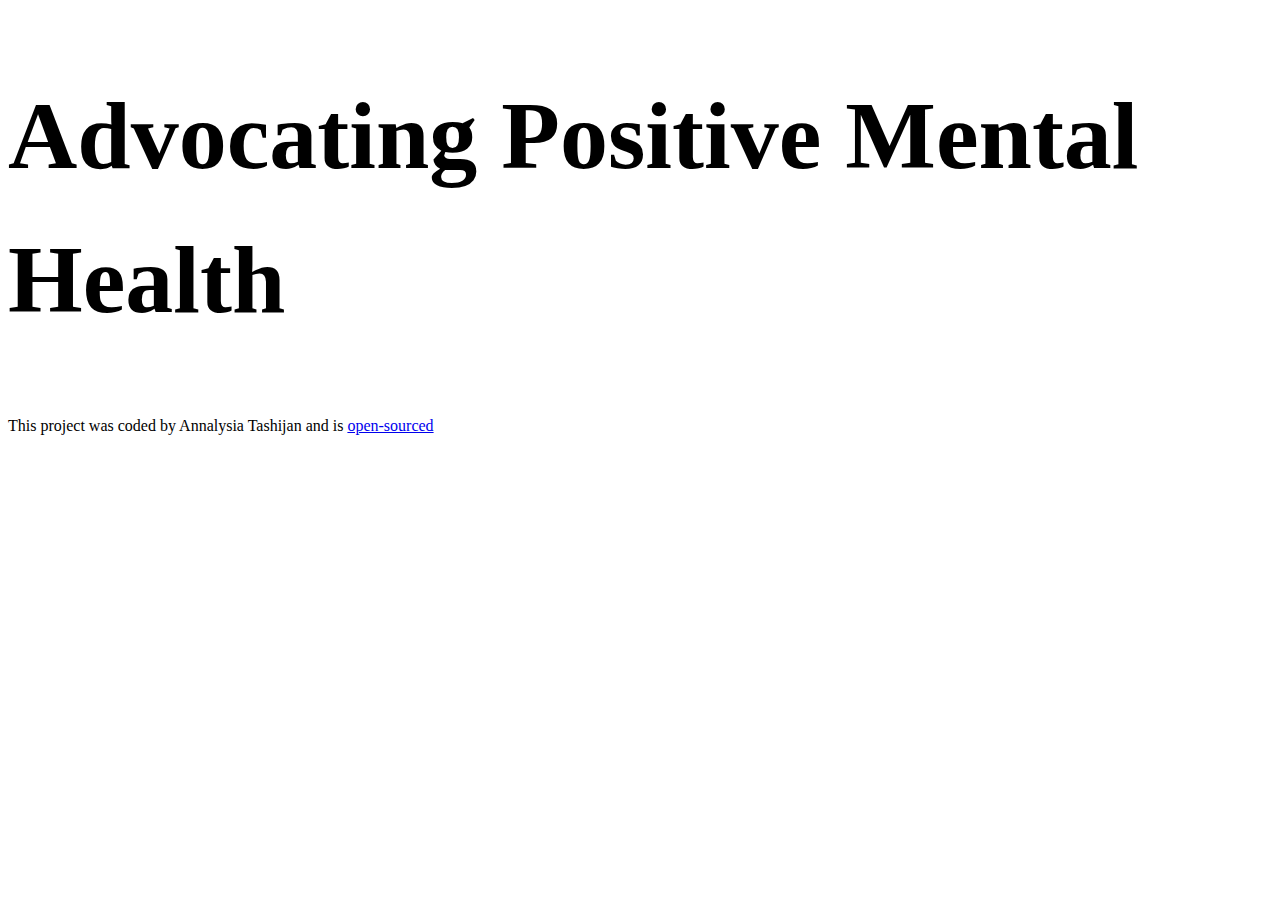
==== index.html @ 4c4295ff "updated folder and files" ====
<!DOCTYPE html>
<html lang="en">
  <head>
    <meta charset="UTF-8" />
    <meta http-equiv="X-UA-Compatible" content="IE=edge" />
    <meta name="viewport" content="width=device-width, initial-scale=1.0" />
    <link rel="stylesheet" href="src/style.css" />
    <title>Advocating Positive Mental Health | Annalysia Tashijan</title>
  </head>
  <body>
    <h1>Advocating Positive Mental Health</h1>
    <footer>
      This project was coded by Annalysia Tashijan and is
      <a
        href="https://github.com/atashijan/mental-health-advocacy-project.git"
        target="_blank"
        >open-sourced</a
      >
    </footer>
  </body>
</html>
---- src/style.css ----
h1 {
  font-size: 96px;
  line-height: 144px;
}
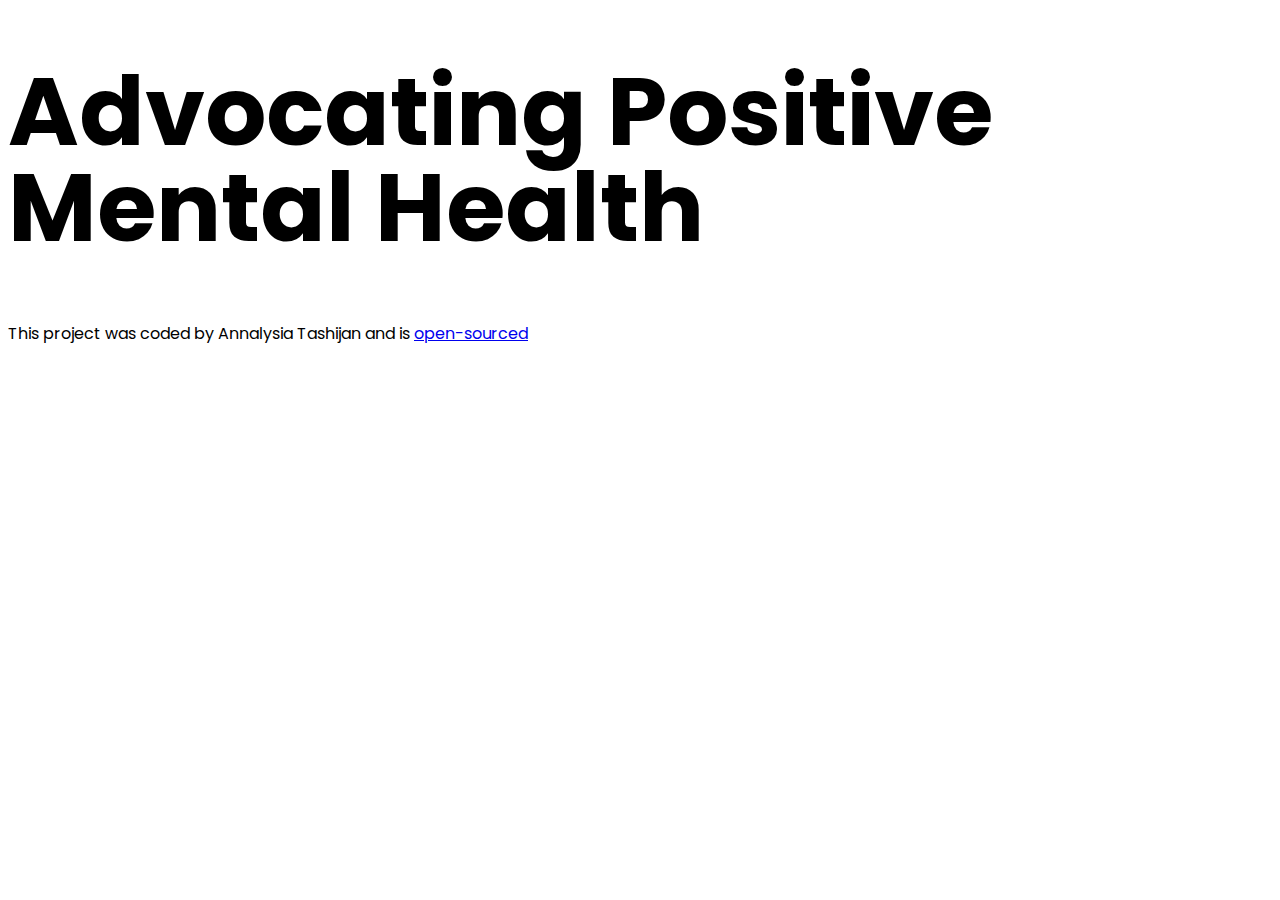
==== commit ffe3eec3: "linked new font" ====
--- a/index.html
+++ b/index.html
@@ -4,6 +4,9 @@
     <meta charset="UTF-8" />
     <meta http-equiv="X-UA-Compatible" content="IE=edge" />
     <meta name="viewport" content="width=device-width, initial-scale=1.0" />
+    <link rel="preconnect" href="https://fonts.googleapis.com">
+<link rel="preconnect" href="https://fonts.gstatic.com" crossorigin>
+<link href="https://fonts.googleapis.com/css2?family=Poppins:ital,wght@0,100;0,200;0,300;0,400;0,500;0,600;0,700;0,800;0,900;1,100;1,200;1,300;1,400;1,500;1,600;1,700;1,800;1,900&display=swap" rel="stylesheet">
     <link rel="stylesheet" href="src/style.css" />
     <title>Advocating Positive Mental Health | Annalysia Tashijan</title>
   </head>
--- a/src/style.css
+++ b/src/style.css
@@ -1,4 +1,9 @@
+body {
+  font-family: "poppins", sans-serif;
+}
+
 h1 {
   font-size: 96px;
-  line-height: 144px;
+  line-height: 1;
+  font-weight: 700;
 }
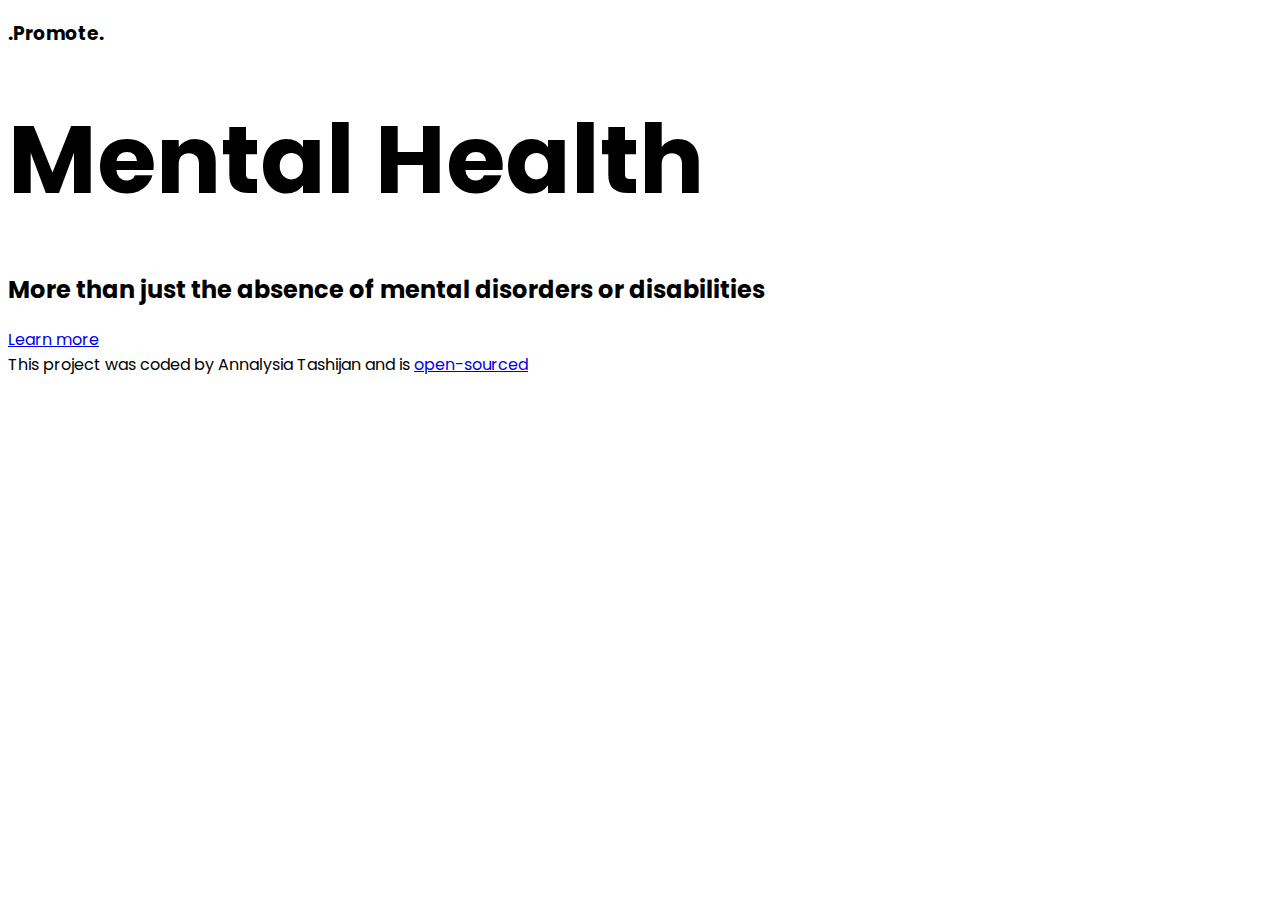
==== commit 7fd63c2b: "updated html content added header" ====
--- a/index.html
+++ b/index.html
@@ -4,14 +4,23 @@
     <meta charset="UTF-8" />
     <meta http-equiv="X-UA-Compatible" content="IE=edge" />
     <meta name="viewport" content="width=device-width, initial-scale=1.0" />
-    <link rel="preconnect" href="https://fonts.googleapis.com">
-<link rel="preconnect" href="https://fonts.gstatic.com" crossorigin>
-<link href="https://fonts.googleapis.com/css2?family=Poppins:ital,wght@0,100;0,200;0,300;0,400;0,500;0,600;0,700;0,800;0,900;1,100;1,200;1,300;1,400;1,500;1,600;1,700;1,800;1,900&display=swap" rel="stylesheet">
+    <link rel="preconnect" href="https://fonts.googleapis.com" />
+    <link rel="preconnect" href="https://fonts.gstatic.com" crossorigin />
+    <link
+      href="https://fonts.googleapis.com/css2?family=Poppins:ital,wght@0,100;0,200;0,300;0,400;0,500;0,600;0,700;0,800;0,900;1,100;1,200;1,300;1,400;1,500;1,600;1,700;1,800;1,900&display=swap"
+      rel="stylesheet"
+    />
     <link rel="stylesheet" href="src/style.css" />
     <title>Advocating Positive Mental Health | Annalysia Tashijan</title>
   </head>
   <body>
-    <h1>Advocating Positive Mental Health</h1>
+    <header>
+      <h3>.Promote.</h3>
+      <h1>Mental Health</h1>
+      <h2>More than just the absence of mental disorders or disabilities</h2>
+      <a href="#more">Learn more</a>
+    </header>
+
     <footer>
       This project was coded by Annalysia Tashijan and is
       <a
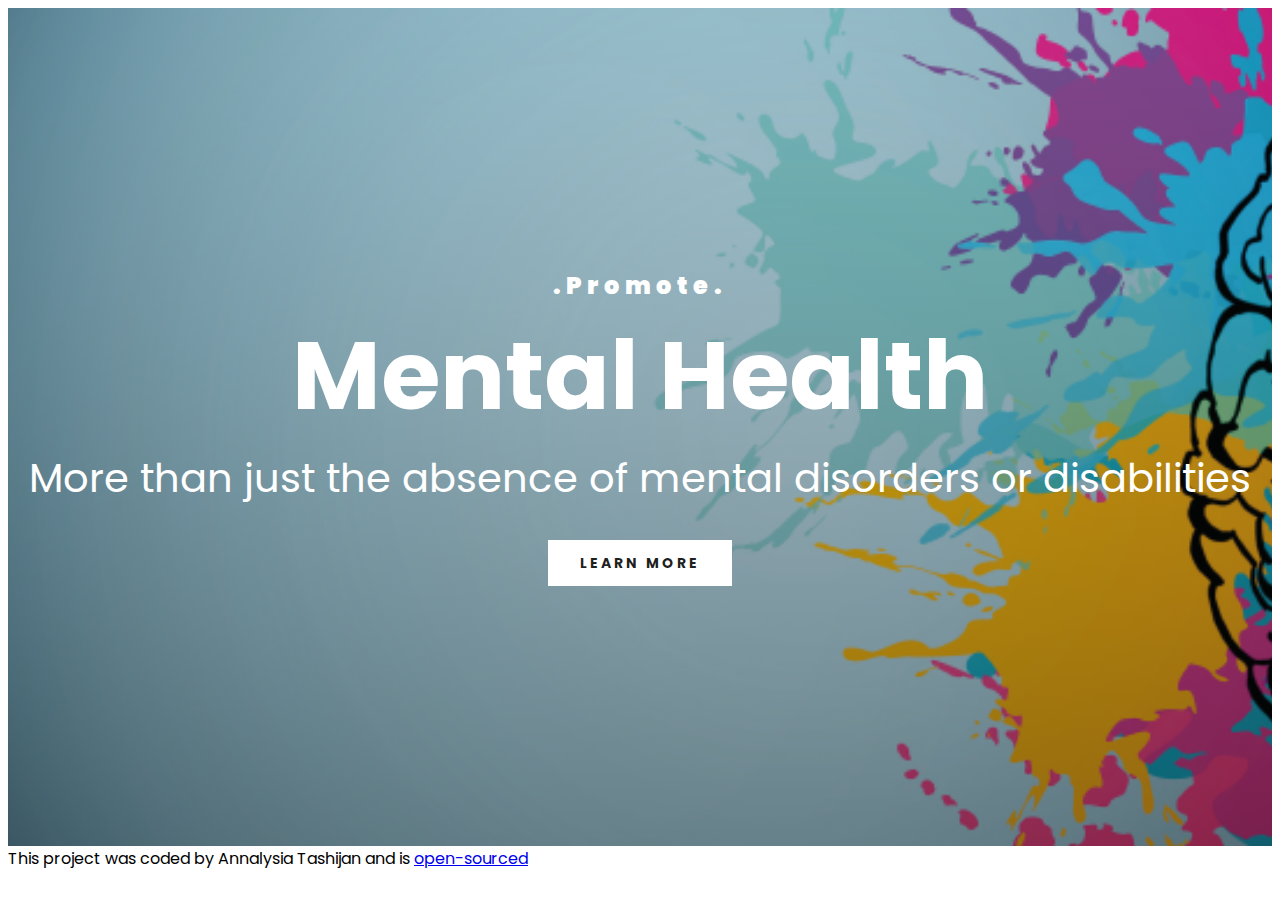
==== commit e6d68ed6: "Wrapped the content of the header inside a container" ====
--- a/index.html
+++ b/index.html
@@ -14,20 +14,22 @@
     <title>Advocating Positive Mental Health | Annalysia Tashijan</title>
   </head>
   <body>
-    <header>
-      <h3>.Promote.</h3>
-      <h1>Mental Health</h1>
-      <h2>More than just the absence of mental disorders or disabilities</h2>
-      <a href="#more">Learn more</a>
-    </header>
+    <div class="container">
+      <header>
+        <h3>.Promote.</h3>
+        <h1>Mental Health</h1>
+        <h2>More than just the absence of mental disorders or disabilities</h2>
+        <a href="#more">Learn more</a>
+      </header>
 
-    <footer>
-      This project was coded by Annalysia Tashijan and is
-      <a
-        href="https://github.com/atashijan/mental-health-advocacy-project.git"
-        target="_blank"
-        >open-sourced</a
-      >
-    </footer>
+      <footer>
+        This project was coded by Annalysia Tashijan and is
+        <a
+          href="https://github.com/atashijan/mental-health-advocacy-project.git"
+          target="_blank"
+          >open-sourced</a
+        >
+      </footer>
+    </div>
   </body>
 </html>
--- a/src/style.css
+++ b/src/style.css
@@ -2,8 +2,56 @@
   font-family: "poppins", sans-serif;
 }
 
-h1 {
+.container {
+  max-width: 1400px;
+  margin: 0 auto;
+}
+
+header {
+  background-image: linear-gradient(rgba(0,0,0,0.12), rgba(0,0,0,0.4)),  url("../images/passion-project.png");
+  background-repeat: no-repeat;
+  background-size: cover;
+  color: white;
+  text-align: center;
+  padding: 260px 0;
+}
+
+header h1 {
   font-size: 96px;
+  line-height: 1.5;
+  font-weight: 700;
+  margin: 0;
+}
+
+header h2 {
+  font-size: 40px;
+  line-height: 1.5;
+  font-weight: 400;
+  margin: 0;
+}
+
+header h3 {
+  font-weight: 900;
+  font-size: 24px;
+  line-height: 1.5;
+  letter-spacing: 5px;
+  margin: 0;
+}
+
+header a {
+  font-weight: 700;
+  font-size: 14px;
   line-height: 1;
-  font-weight: 700;
-}
+  text-align: center;
+  letter-spacing: 3px;
+  text-transform: uppercase;
+  
+  color: rgba(0, 0, 0, 0.882);
+  background: white;
+  padding: 16px 32px;
+  margin-top: 32px;
+  display: inline-block;
+  text-decoration: none;
+
+
+}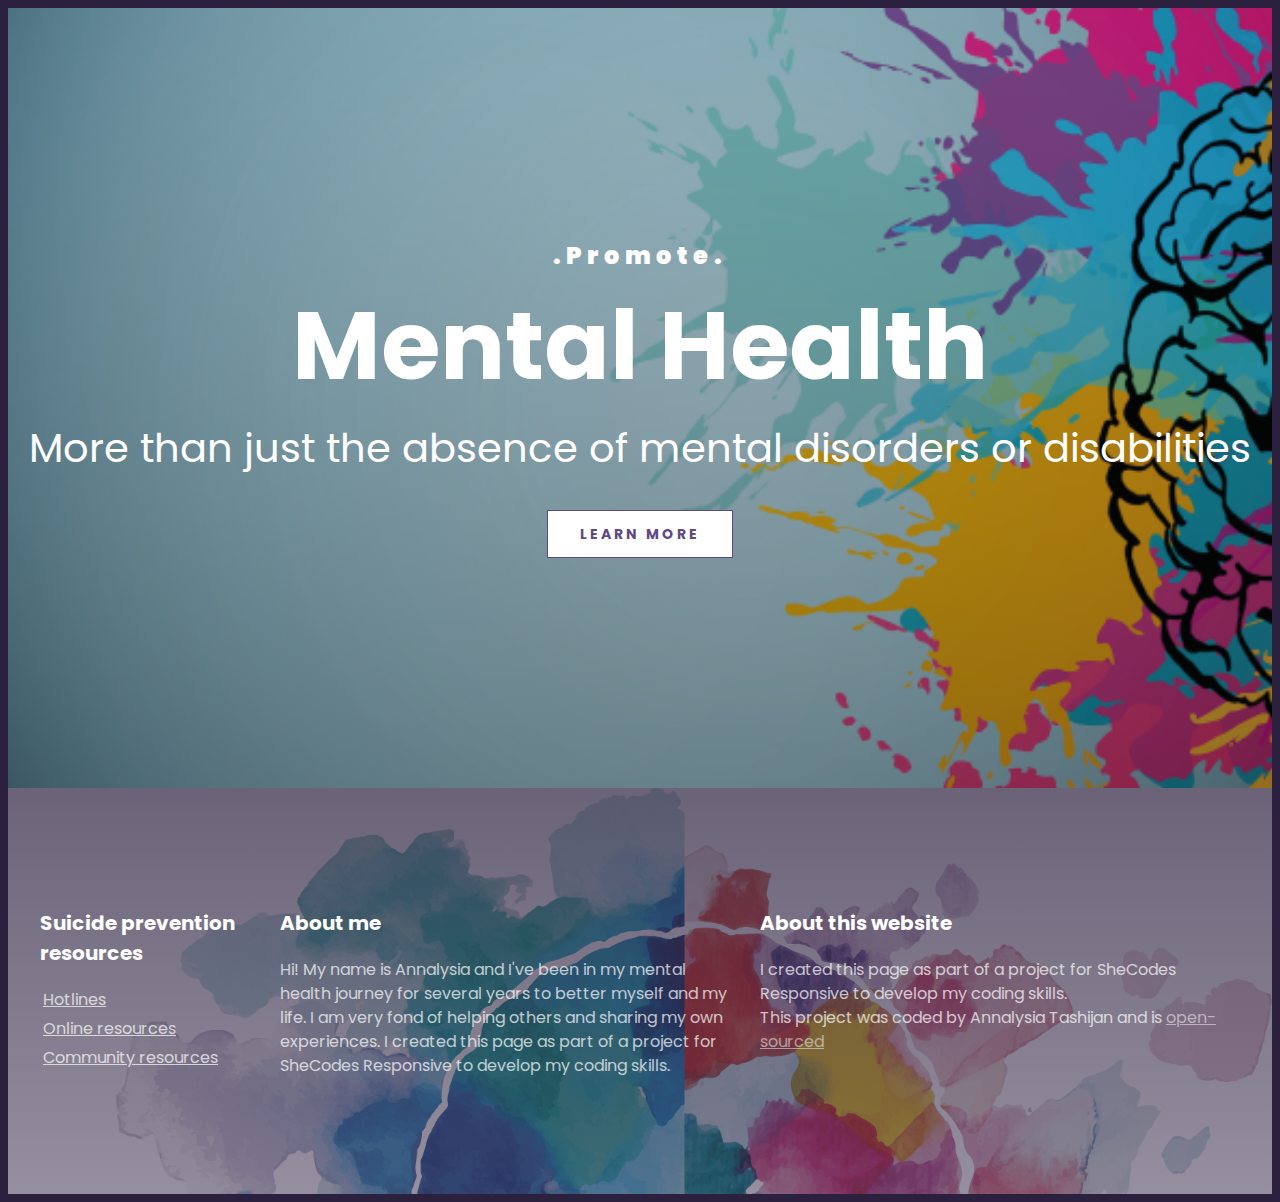
==== commit 65ca847b: "added the footer" ====
--- a/index.html
+++ b/index.html
@@ -23,12 +23,63 @@
       </header>
 
       <footer>
-        This project was coded by Annalysia Tashijan and is
-        <a
-          href="https://github.com/atashijan/mental-health-advocacy-project.git"
-          target="_blank"
-          >open-sourced</a
-        >
+        <section class="grid">
+          <div>
+            <h3>Suicide prevention resources</h3>
+            <ul>
+              <li>
+                <a
+                  href="https://www.medicalnewstoday.com/articles/327007#hotlines"
+                  target="_blank"
+                  >Hotlines
+                </a>
+              </li>
+
+              <li>
+                <a
+                  href="https://www.medicalnewstoday.com/articles/327007#online-resources"
+                  target="_blank"
+                >
+                  Online resources
+                </a>
+              </li>
+
+              <li>
+                <a
+                  href="https://www.medicalnewstoday.com/articles/327007#community-resources"
+                  target="_blank"
+                >
+                  Community resources
+                </a>
+              </li>
+            </ul>
+          </div>
+          <div>
+            <h3>About me</h3>
+            <p>
+              Hi! My name is Annalysia and I've been in my mental health journey
+              for several years to better myself and my life. I am very fond of
+              helping others and sharing my own experiences. I created this page
+              as part of a project for SheCodes Responsive to develop my coding
+              skills.
+            </p>
+          </div>
+          <div>
+            <h3>About this website</h3>
+            <p>
+              I created this page as part of a project for SheCodes Responsive
+              to develop my coding skills.
+              <br />
+
+              This project was coded by Annalysia Tashijan and is
+              <a
+                href="https://github.com/atashijan/mental-health-advocacy-project.git"
+                target="_blank"
+                >open-sourced</a
+              >
+            </p>
+          </div>
+        </section>
       </footer>
     </div>
   </body>
--- a/src/style.css
+++ b/src/style.css
@@ -1,19 +1,32 @@
 body {
   font-family: "poppins", sans-serif;
+  background: #2c203f;
 }
 
 .container {
   max-width: 1400px;
   margin: 0 auto;
+  border: #5e4885;
+}
+
+.grid {
+  display: grid;
+  grid-template-columns: 1fr 2fr 2fr;
+}
+
+section {
+  max-width: 1200px;
+  margin: 0 auto;
 }
 
 header {
-  background-image: linear-gradient(rgba(0,0,0,0.12), rgba(0,0,0,0.4)),  url("../images/passion-project.png");
+  background-image: linear-gradient(rgba(0, 0, 0, 0.2), rgba(0, 0, 0, 0.4)),
+    url("../images/passion-project.png");
   background-repeat: no-repeat;
   background-size: cover;
   color: white;
   text-align: center;
-  padding: 260px 0;
+  padding: 230px 0;
 }
 
 header h1 {
@@ -45,13 +58,68 @@
   text-align: center;
   letter-spacing: 3px;
   text-transform: uppercase;
-  
-  color: rgba(0, 0, 0, 0.882);
+  border: solid 1px #5e4885;
+  color: #5e4885;
   background: white;
   padding: 16px 32px;
   margin-top: 32px;
   display: inline-block;
   text-decoration: none;
+}
 
+footer {
+  color: white;
+  background-image: linear-gradient(
+      rgba(44, 32, 63, 0.7),
+      rgba(44, 32, 63, 0.5)
+    ),
+    url("../images/passion-project-image2.png");
+  background-repeat: no-repeat;
+  background-size: cover;
+  padding: 100px 0;
+}
 
-}+footer h3 {
+  font-weight: 700;
+  font-size: 20px;
+  line-height: 30px;
+}
+
+footer p {
+  font-weight: 400;
+  font-size: 16px;
+  opacity: 0.7;
+  margin-right: 20px;
+  line-height: 24px;
+}
+
+footer ul {
+  padding: 0;
+}
+
+footer li {
+  list-style: none;
+  margin: 5px 3px;
+  padding: 0;
+  line-height: 1.5;
+}
+
+footer a {
+  color: white;
+  opacity: 0.7;
+}
+
+@media (max-width: 90px) {
+  header {
+    padding: 60px 0;
+  }
+  header h1 {
+    font-size: 48px;
+  }
+  header h2 {
+    font-size: 20px;
+  }
+  header h3 {
+    font-size: 14px;
+  }
+}
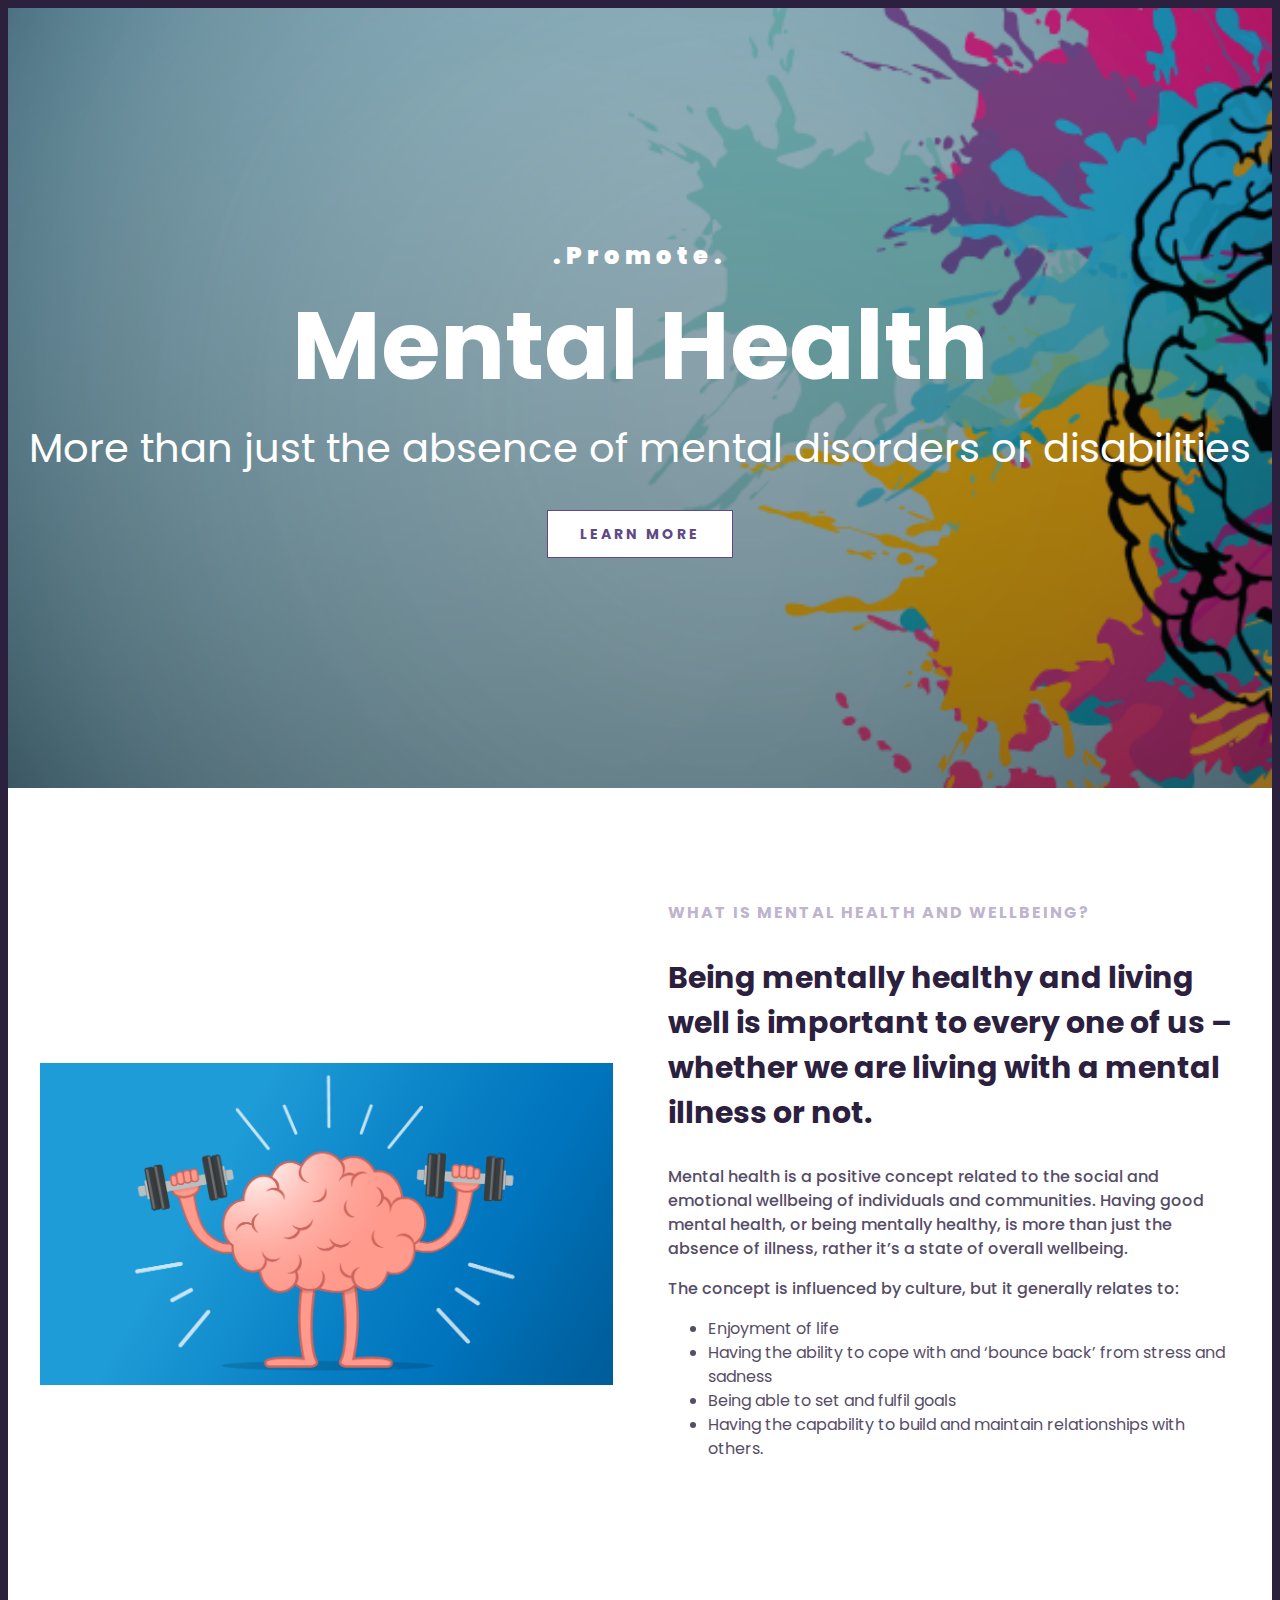
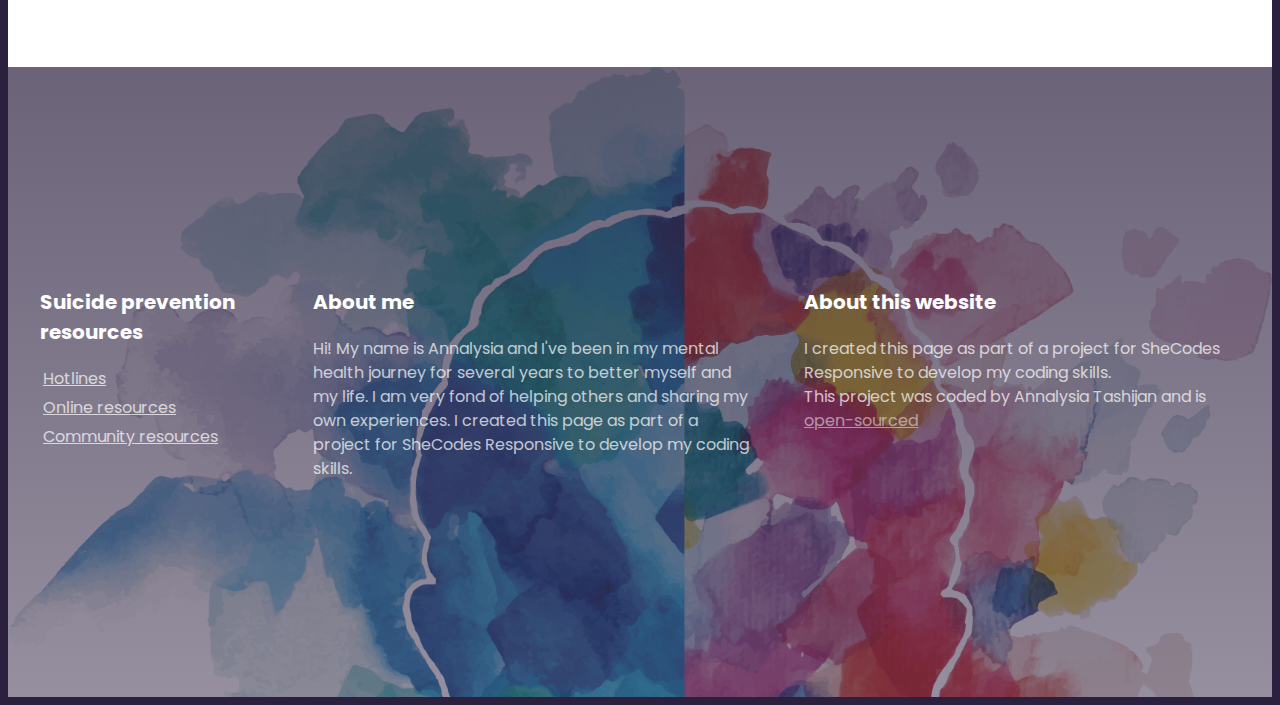
==== commit 1ade7da6: "Added grid section" ====
--- a/index.html
+++ b/index.html
@@ -11,7 +11,7 @@
       rel="stylesheet"
     />
     <link rel="stylesheet" href="src/style.css" />
-    <title>Advocating Positive Mental Health | Annalysia Tashijan</title>
+    <title>Promote Positive Mental Health | Annalysia Tashijan</title>
   </head>
   <body>
     <div class="container">
@@ -22,8 +22,49 @@
         <a href="#more">Learn more</a>
       </header>
 
+      <main>
+        <section class="grid grid-2-columns">
+          <div>
+            <img
+              src="./images/passion-project-image3.png"
+              alt="Animated image of brain lifting weights"
+              class="img-responsive"
+            />
+          </div>
+          <div>
+            <h2>What is mental health and wellbeing?</h2>
+            <h3>
+              Being mentally healthy and living well is important to every one
+              of us – whether we are living with a mental illness or not.
+            </h3>
+            <p>
+              Mental health is a positive concept related to the social and
+              emotional wellbeing of individuals and communities. Having good
+              mental health, or being mentally healthy, is more than just the
+              absence of illness, rather it’s a state of overall wellbeing.
+            </p>
+            <p>
+              The concept is influenced by culture, but it generally relates to:
+            </p>
+
+            <ul>
+              <li>Enjoyment of life</li>
+              <li>
+                Having the ability to cope with and ‘bounce back’ from stress
+                and sadness
+              </li>
+              <li>Being able to set and fulfil goals</li>
+              <li>
+                Having the capability to build and maintain relationships with
+                others.
+              </li>
+            </ul>
+          </div>
+        </section>
+      </main>
+
       <footer>
-        <section class="grid">
+        <section class="grid grid-3-columns-with-first-narrow">
           <div>
             <h3>Suicide prevention resources</h3>
             <ul>
--- a/src/style.css
+++ b/src/style.css
@@ -11,12 +11,25 @@
 
 .grid {
   display: grid;
+  grid-gap: 55px;
+}
+
+.img-responsive {
+  max-width: 100%;
+}
+
+.grid-2-columns {
+  grid-template-columns: 1fr 1fr;
+}
+
+.grid-3-columns-with-first-narrow {
   grid-template-columns: 1fr 2fr 2fr;
 }
 
 section {
   max-width: 1200px;
   margin: 0 auto;
+  padding: 100px 0;
 }
 
 header {
@@ -67,6 +80,48 @@
   text-decoration: none;
 }
 
+main {
+  background-color: white;
+  padding: 50px auto;
+}
+
+main h2 {
+  font-weight: 700;
+  font-size: 16px;
+  line-height: 1.5;
+  letter-spacing: 2px;
+  text-transform: uppercase;
+  color: #5e4885;
+  opacity: 0.4;
+}
+
+main h3 {
+  font-weight: 700;
+  font-size: 30px;
+  line-height: 1.5;
+  color: #2c203f;
+}
+
+main p {
+  font-weight: 450;
+  font-size: 16px;
+  line-height: 1.5;
+  color: #2c203f;
+  opacity: 0.8;
+}
+
+main li {
+  font-weight: 400;
+  font-size: 16px;
+  line-height: 1.5;
+  color: #2c203f;
+  opacity: 0.8;
+}
+main img {
+  max-width: 700px;
+  margin: 175px auto;
+}
+
 footer {
   color: white;
   background-image: linear-gradient(
@@ -89,7 +144,7 @@
   font-weight: 400;
   font-size: 16px;
   opacity: 0.7;
-  margin-right: 20px;
+
   line-height: 24px;
 }
 
@@ -109,7 +164,7 @@
   opacity: 0.7;
 }
 
-@media (max-width: 90px) {
+@media (max-width: 960px) {
   header {
     padding: 60px 0;
   }
@@ -122,4 +177,11 @@
   header h3 {
     font-size: 14px;
   }
+  .grid {
+    grid-template-columns: 1fr;
+    grid-gap: 27px;
+  }
+  section {
+    padding: 30px;
+  }
 }
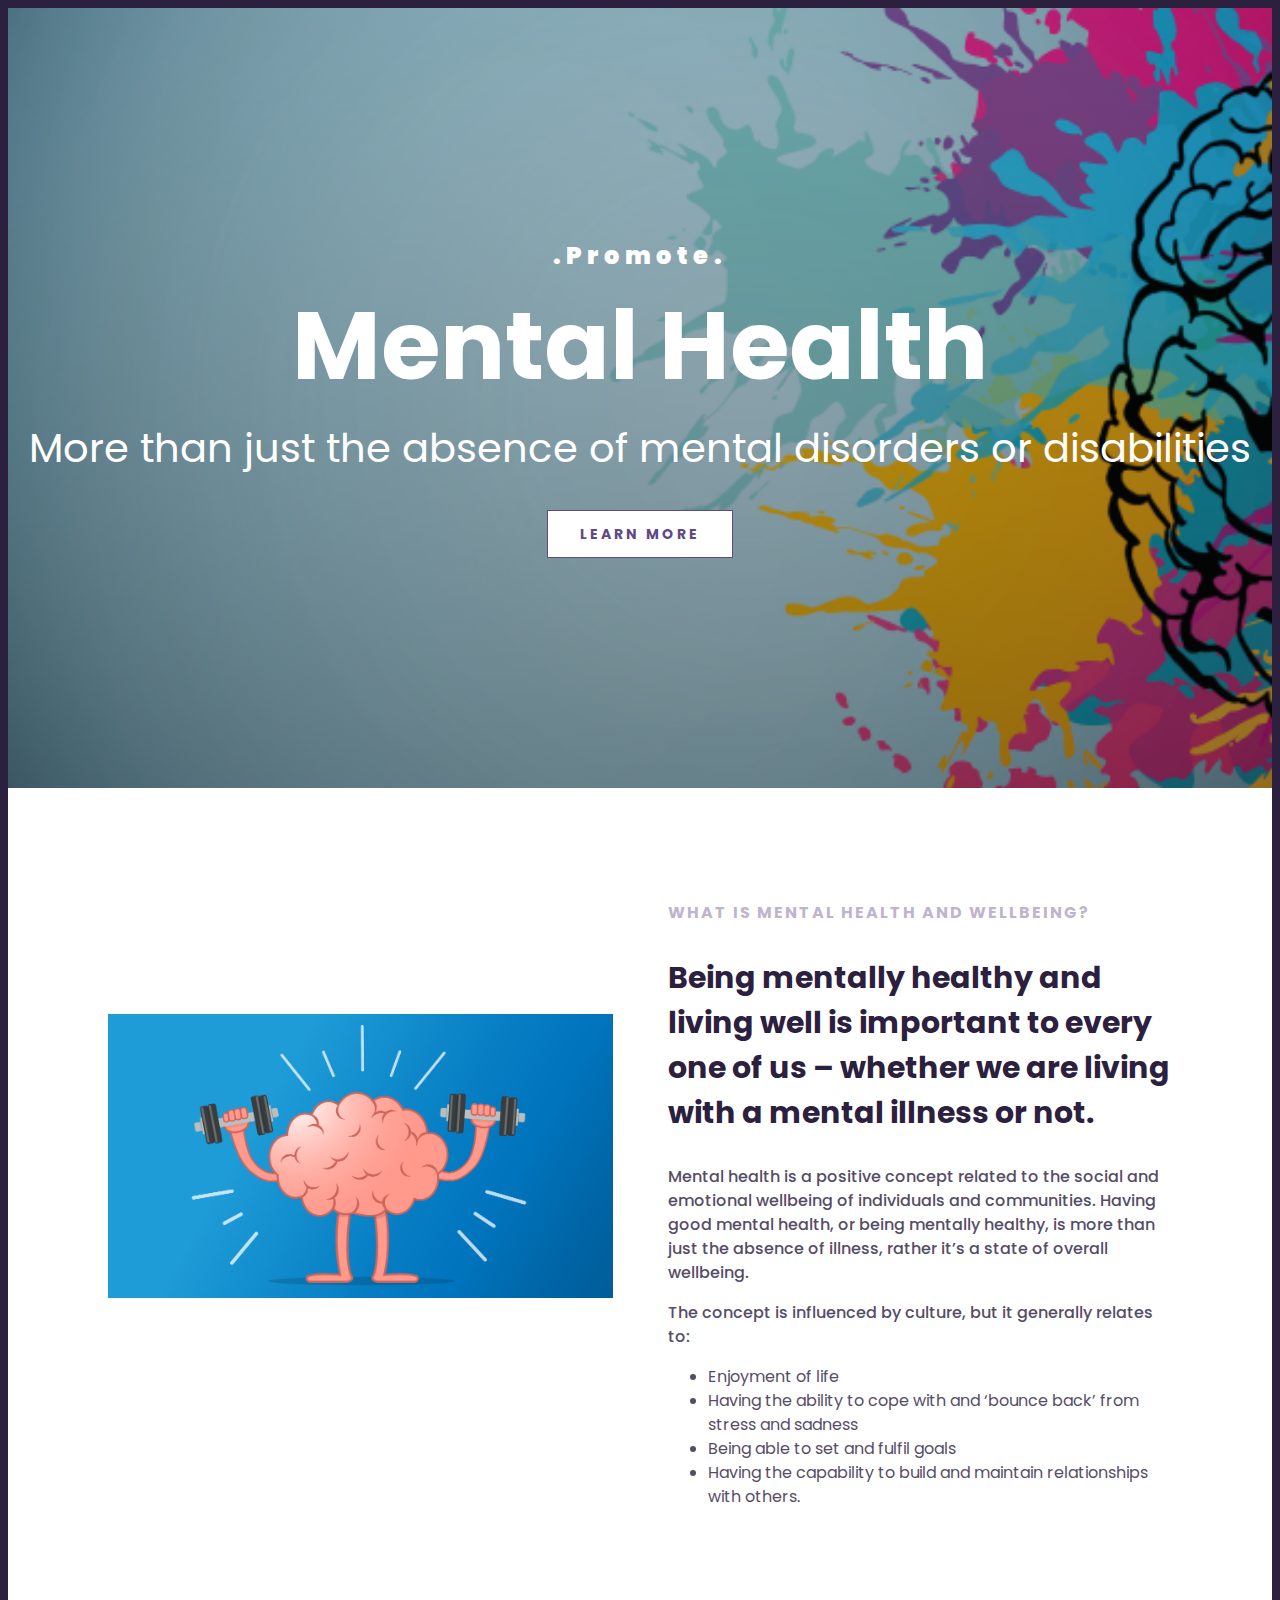
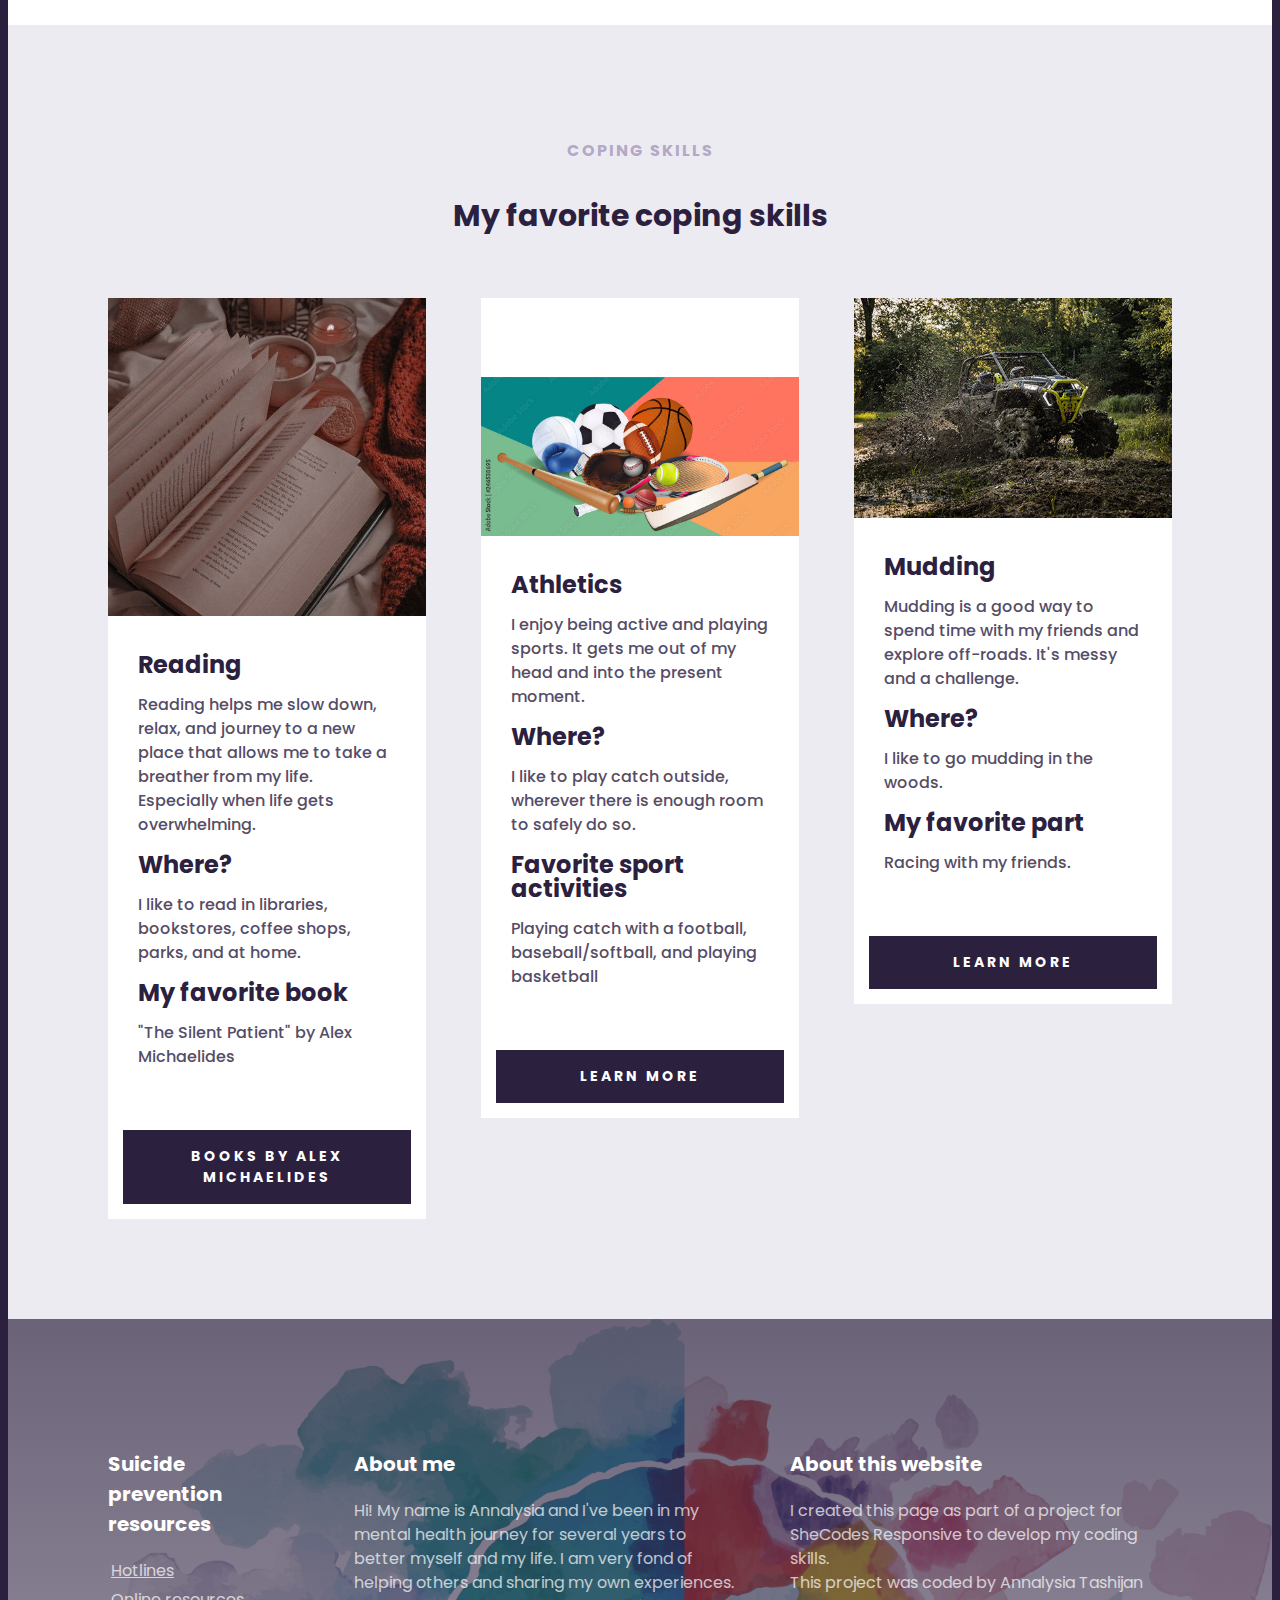
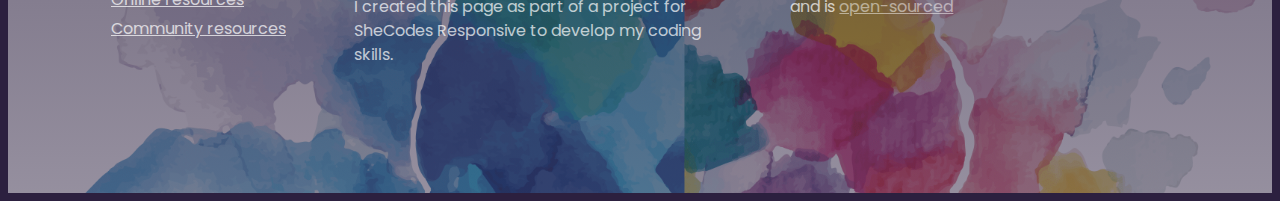
==== commit cfcb09c7: "created cards" ====
--- a/index.html
+++ b/index.html
@@ -61,6 +61,119 @@
             </ul>
           </div>
         </section>
+        <section class="secondary">
+          <h2 class="text-center">COPING SKILLS</h2>
+          <h3 class="text-center">My favorite coping skills</h3>
+
+          <div class="grid grid-3-columns">
+            <div class="card">
+              <div class="card-header">
+                <img
+                  src="images/reading.jpg"
+                  alt=""
+                  class="img-responsive reading-img"
+                />
+              </div>
+
+              <div class="card-body">
+                <h4>Reading</h4>
+                <p>
+                  Reading helps me slow down, relax, and journey to a new place
+                  that allows me to take a breather from my life. Especially
+                  when life gets overwhelming.
+                </p>
+
+                <h5>Where?</h5>
+                <p>
+                  I like to read in libraries, bookstores, coffee shops, parks,
+                  and at home.
+                </p>
+
+                <h5>My favorite book</h5>
+                <p>"The Silent Patient" by Alex Michaelides</p>
+              </div>
+              <div class="card-footer">
+                <a
+                  href="https://www.google.com/search?q=books+by+alex+michaelides&sca_esv=571963393&rlz=1C5CHFA_enUS809US811&sxsrf=AM9HkKmY2FvCjzVN4L8tk977-GdPkjSgTQ%3A1696881500890&ei=XFskZYfrNcWKptQPgbmV-AY&oq=books+by+a&gs_lp=[base64]&sclient=gws-wiz-serp"
+                  target="_blank"
+                  class="btn"
+                >
+                  Books by Alex Michaelides
+                </a>
+              </div>
+            </div>
+            <div class="card">
+              <div class="card-header">
+                <img
+                  src="images/passion-project-sport-img.jpg"
+                  alt=""
+                  class="img-responsive athletic-img"
+                />
+              </div>
+
+              <div class="card-body">
+                <h4>Athletics</h4>
+                <p>
+                  I enjoy being active and playing sports. It gets me out of my
+                  head and into the present moment.
+                </p>
+
+                <h5>Where?</h5>
+                <p>
+                  I like to play catch outside, wherever there is enough room to
+                  safely do so.
+                </p>
+
+                <h5>Favorite sport activities</h5>
+                <p>
+                  Playing catch with a football, baseball/softball, and playing
+                  basketball
+                </p>
+              </div>
+              <div class="card-footer">
+                <a
+                  href="https://www.nhs.uk/mental-health/self-help/guides-tools-and-activities/five-steps-to-mental-wellbeing/"
+                  target="_blank"
+                  class="btn"
+                >
+                  Learn more
+                </a>
+              </div>
+            </div>
+            <div class="card">
+              <div class="card-header">
+                <img
+                  src="images/mudding.jpg"
+                  alt=""
+                  class="img-responsive reading-img"
+                />
+              </div>
+
+              <div class="card-body">
+                <h4>Mudding</h4>
+                <p>
+                  Mudding is a good way to spend time with my friends and
+                  explore off-roads. It's messy and a challenge.
+                </p>
+
+                <h5>Where?</h5>
+                <p>I like to go mudding in the woods.</p>
+
+                <h5>My favorite part</h5>
+                <p>Racing with my friends.</p>
+              </div>
+              <div class="card-footer">
+                <a
+                  href="https://lakehub.com/visitor-guide/what-is-mudding/#:~:text=%E2%80%9CMudding%E2%80%9D%20is%20off%2Droad,wildest%20of%20off%2Droad%20sports."
+                  target="_blank"
+                  class="btn"
+                >
+                  Learn more
+                </a>
+              </div>
+            </div>
+          </div>
+        </section>
       </main>
 
       <footer>
--- a/src/style.css
+++ b/src/style.css
@@ -9,6 +9,10 @@
   border: #5e4885;
 }
 
+.text-center {
+  text-align: center;
+}
+
 .grid {
   display: grid;
   grid-gap: 55px;
@@ -18,18 +22,58 @@
   max-width: 100%;
 }
 
+.reading-img {
+  margin-top: 0;
+}
+
 .grid-2-columns {
   grid-template-columns: 1fr 1fr;
 }
 
+.grid-3-columns {
+  grid-template-columns: 1fr 1fr 1fr;
+}
+
 .grid-3-columns-with-first-narrow {
   grid-template-columns: 1fr 2fr 2fr;
 }
 
+.card {
+  background: white;
+  margin: 30px 0 auto;
+}
+
+.card-body {
+  padding: 30px;
+}
+
+.card-footer {
+  padding: 15px;
+}
+
+.btn {
+  display: block;
+  color: white;
+  font-weight: 700;
+  font-size: 14px;
+  line-height: 21px;
+  text-align: center;
+  text-transform: uppercase;
+  padding: 16px;
+  background-color: #2c203f;
+  letter-spacing: 3px;
+  text-decoration: none;
+}
+
 section {
-  max-width: 1200px;
+  max-width: 100%;
   margin: 0 auto;
-  padding: 100px 0;
+  padding: 100px;
+  line-height: 1.5;
+}
+
+section.secondary {
+  background: #5e48851c;
 }
 
 header {
@@ -102,6 +146,22 @@
   color: #2c203f;
 }
 
+main h4 {
+  font-weight: 700;
+  font-size: 24px;
+  color: #2c203f;
+  line-height: 1;
+  margin: 0;
+}
+
+main h5 {
+  font-weight: 700;
+  font-size: 24px;
+  color: #2c203f;
+  line-height: 1;
+  margin: 0;
+}
+
 main p {
   font-weight: 450;
   font-size: 16px;
@@ -118,8 +178,8 @@
   opacity: 0.8;
 }
 main img {
-  max-width: 700px;
-  margin: 175px auto;
+  width: 100%;
+  margin-top: 25%;
 }
 
 footer {
@@ -131,7 +191,7 @@
     url("../images/passion-project-image2.png");
   background-repeat: no-repeat;
   background-size: cover;
-  padding: 100px 0;
+  padding: 10px 0;
 }
 
 footer h3 {
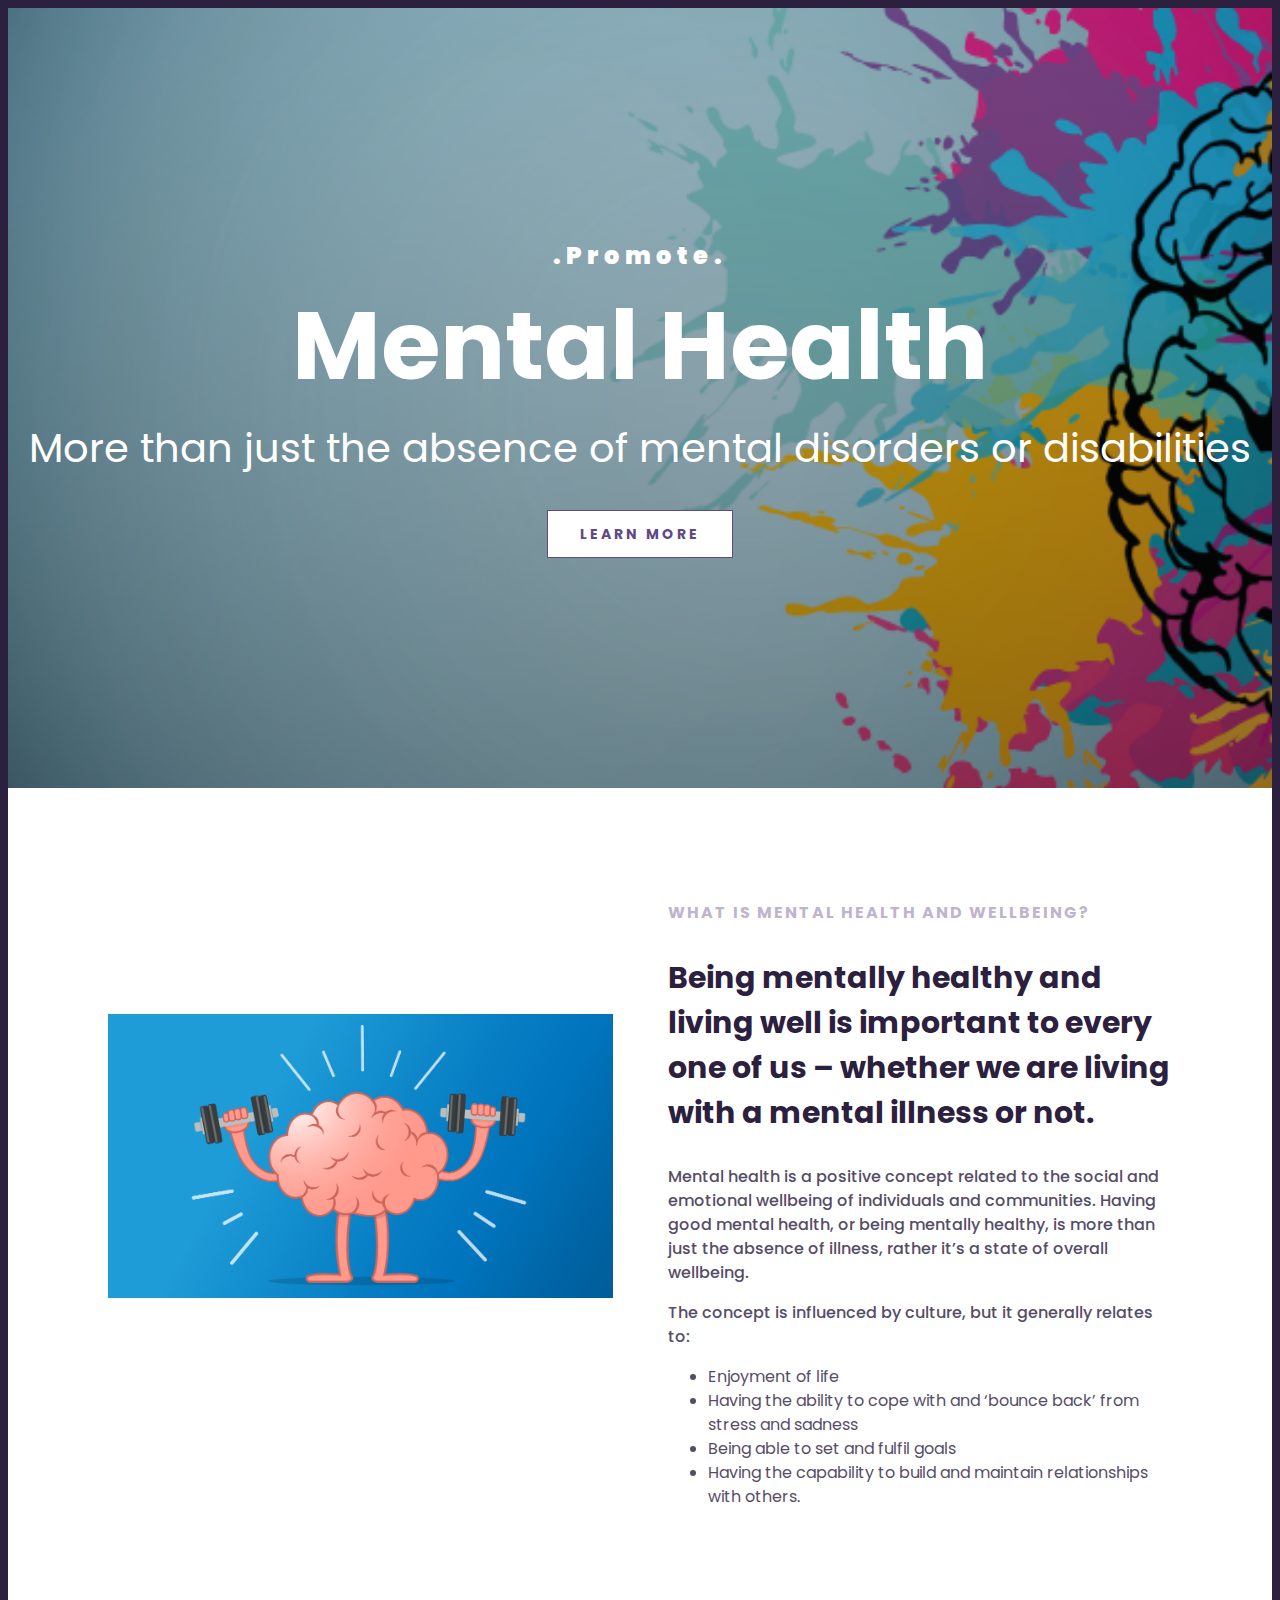
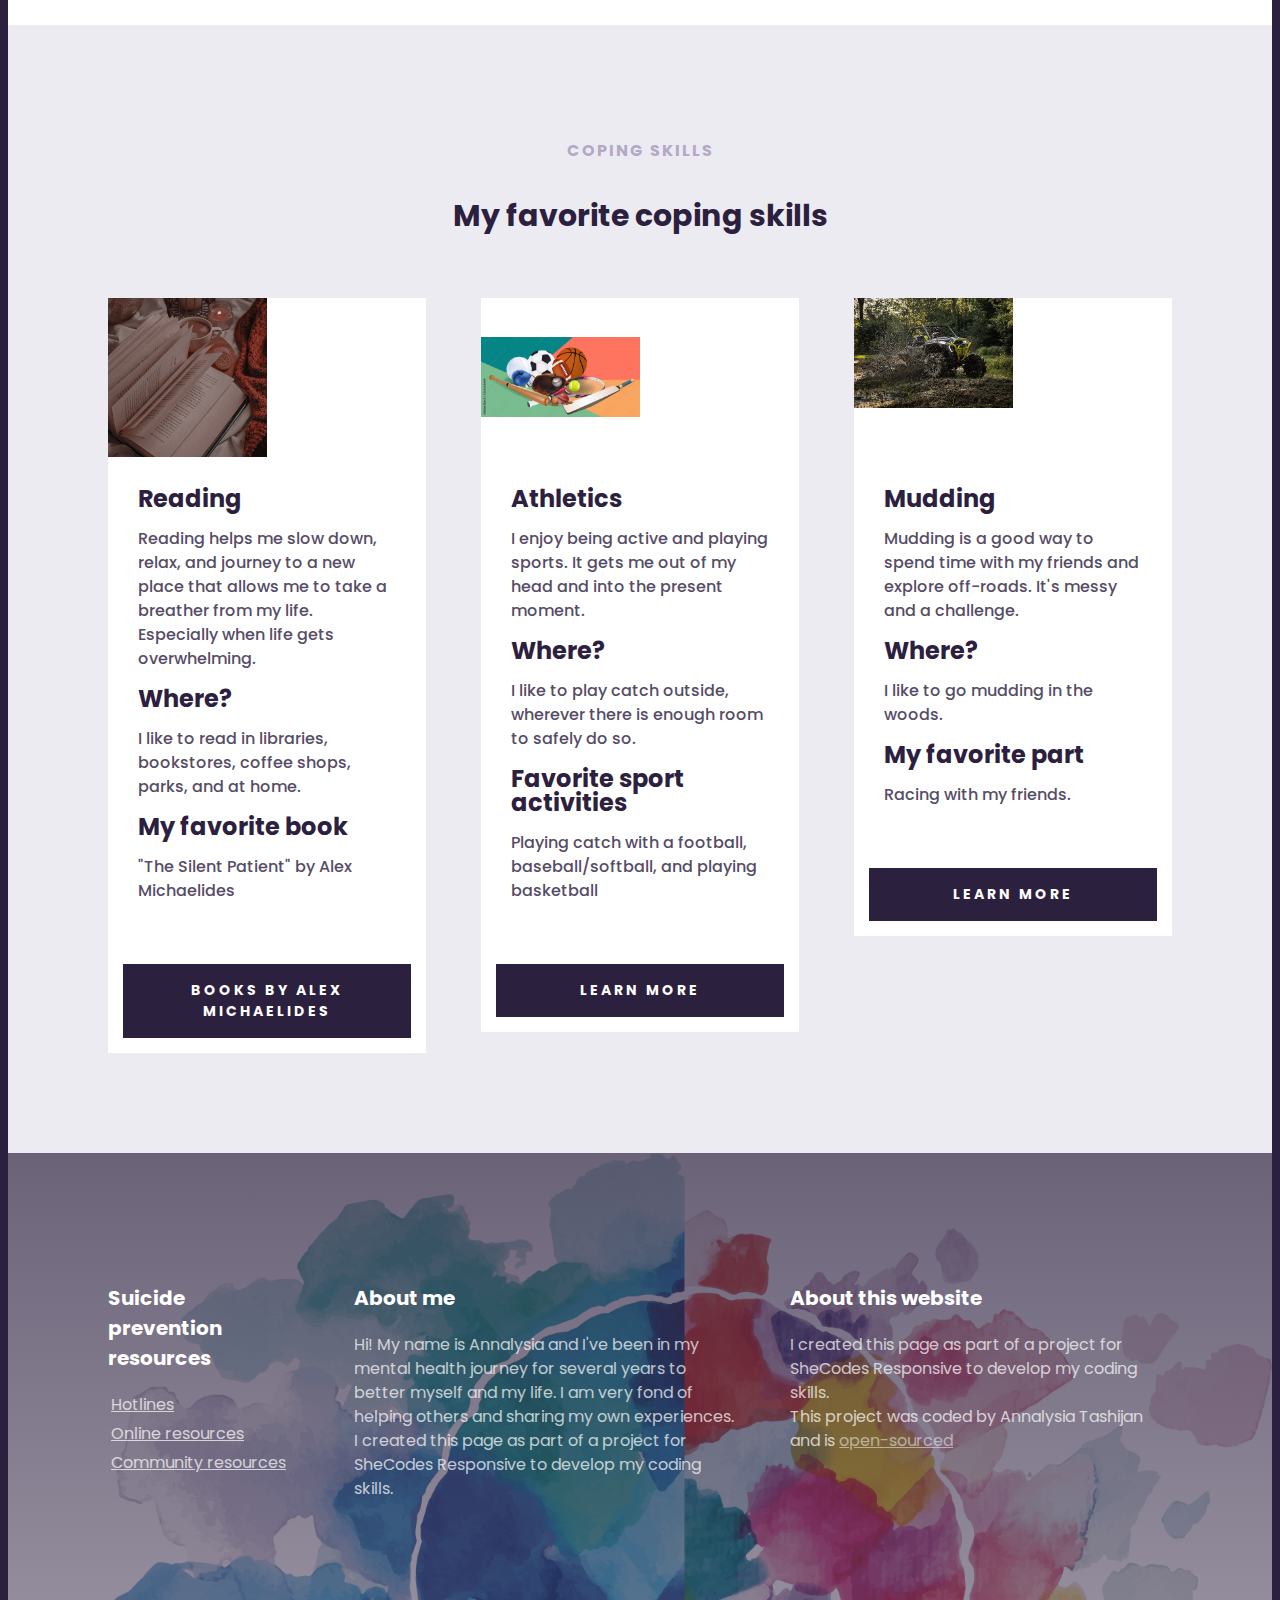
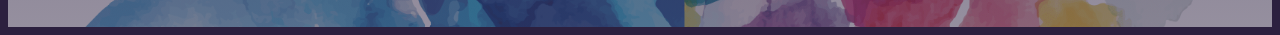
==== commit ed83524a: "added map embeds" ====
--- a/index.html
+++ b/index.html
@@ -67,12 +67,20 @@
 
           <div class="grid grid-3-columns">
             <div class="card">
-              <div class="card-header">
+              <div class="card-header grid grid-2-columns">
                 <img
                   src="images/reading.jpg"
                   alt=""
                   class="img-responsive reading-img"
                 />
+                <iframe
+                  src="https://www.google.com/maps/embed?pb=!1m18!1m12!1m3!1d2978.839835143251!2d-86.23672752388643!3d41.70239317639705!2m3!1f0!2f0!3f0!3m2!1i1024!2i768!4f13.1!3m3!1m2!1s0x8816d29f1af60a29%3A0x87f74f541c574744!2sHesburgh%20Library!5e0!3m2!1sen!2sus!4v1696885341299!5m2!1sen!2sus"
+                  style="border: 0"
+                  allowfullscreen=""
+                  loading="lazy"
+                  referrerpolicy="no-referrer-when-downgrade"
+                  class="embed"
+                ></iframe>
               </div>
 
               <div class="card-body">
@@ -103,12 +111,20 @@
               </div>
             </div>
             <div class="card">
-              <div class="card-header">
+              <div class="card-header grid grid-2-columns">
                 <img
                   src="images/passion-project-sport-img.jpg"
                   alt=""
                   class="img-responsive athletic-img"
                 />
+                <iframe
+                  src="https://www.google.com/maps/embed?pb=!1m18!1m12!1m3!1d2980.55998066727!2d-86.18093112388809!3d41.66524817871401!2m3!1f0!2f0!3f0!3m2!1i1024!2i768!4f13.1!3m3!1m2!1s0x8816cc55a064fc77%3A0xc97ddc63ce818a39!2sCentral%20Park!5e0!3m2!1sen!2sus!4v1696886036139!5m2!1sen!2sus"
+                  style="border: 0"
+                  allowfullscreen=""
+                  loading="lazy"
+                  referrerpolicy="no-referrer-when-downgrade"
+                  class="embed"
+                ></iframe>
               </div>
 
               <div class="card-body">
@@ -141,12 +157,21 @@
               </div>
             </div>
             <div class="card">
-              <div class="card-header">
+              <div class="card-header grid grid-2-columns">
                 <img
                   src="images/mudding.jpg"
                   alt=""
                   class="img-responsive reading-img"
                 />
+
+                <iframe
+                  src="https://www.google.com/maps/embed?pb=!1m18!1m12!1m3!1d95419.97850135408!2d-87.21283551497892!3d41.636847777342226!2m3!1f0!2f0!3f0!3m2!1i1024!2i768!4f13.1!3m3!1m2!1s0x8811be838b1641e5%3A0x33ab95f9d65d070e!2sIndiana%20Dunes%20National%20Park!5e0!3m2!1sen!2sus!4v1696886290633!5m2!1sen!2sus"
+                  style="border: 0"
+                  allowfullscreen=""
+                  loading="lazy"
+                  referrerpolicy="no-referrer-when-downgrade"
+                  class="embed"
+                ></iframe>
               </div>
 
               <div class="card-body">
--- a/src/style.css
+++ b/src/style.css
@@ -20,6 +20,7 @@
 
 .img-responsive {
   max-width: 100%;
+  display: block;
 }
 
 .reading-img {
@@ -36,11 +37,20 @@
 
 .grid-3-columns-with-first-narrow {
   grid-template-columns: 1fr 2fr 2fr;
+}
+
+.embed {
+  width: 100%;
+  aspect-ratio: 1/1;
 }
 
 .card {
   background: white;
   margin: 30px 0 auto;
+}
+
+.card-header.grid {
+  grid-gap: 0;
 }
 
 .card-body {
